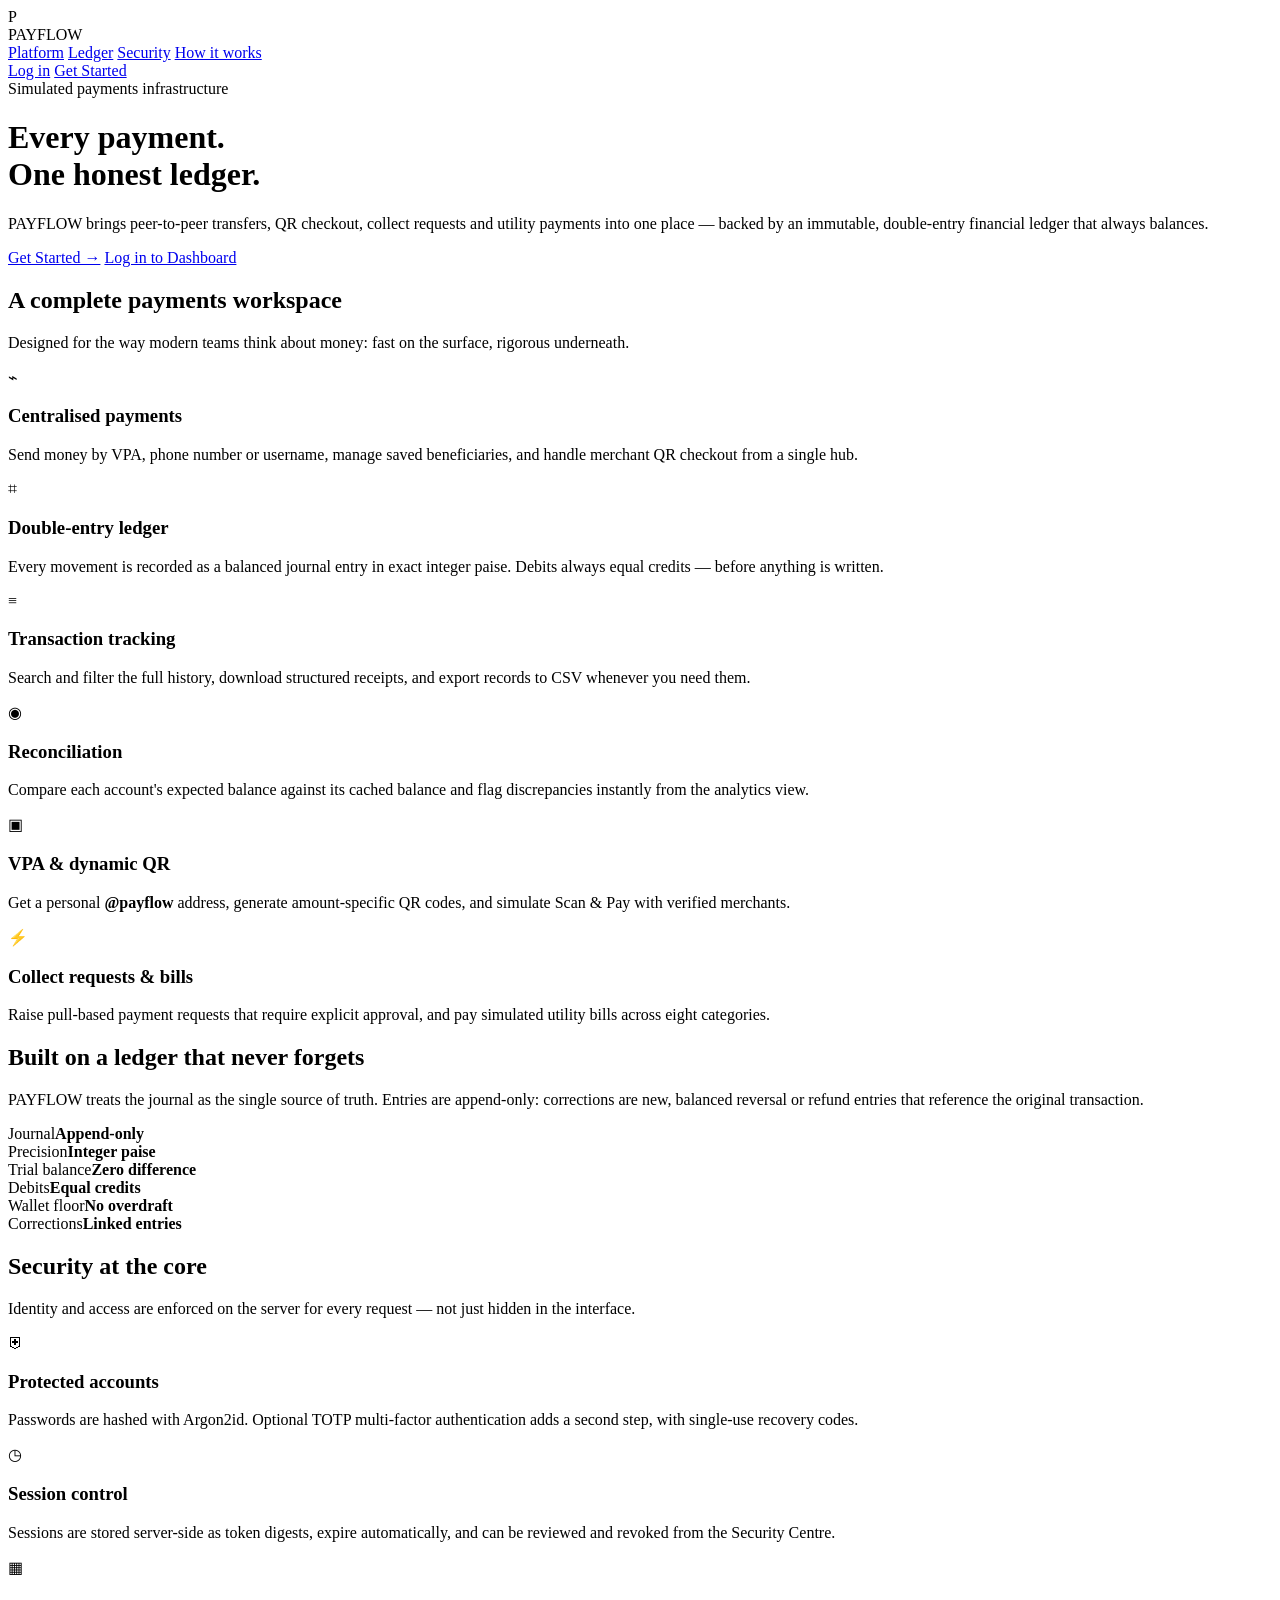
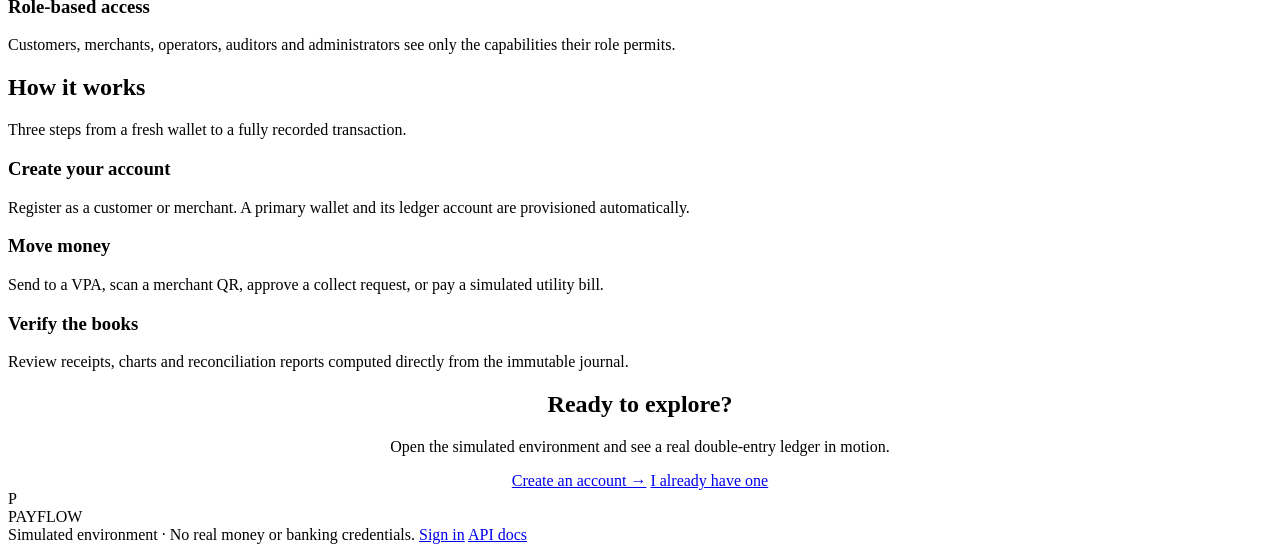
==== frontend/landing.html @ a815abe2 "design: rebuild UI as matte black and orange premium fintech, add landing page" ====
<!doctype html>
<html lang="en">
<head>
  <meta charset="utf-8">
  <meta name="viewport" content="width=device-width, initial-scale=1">
  <title>PAYFLOW — Unified Payments & Ledger</title>
  <meta name="description" content="PAYFLOW is a simulated digital payments platform with an immutable double-entry ledger, VPA transfers, QR checkout and reconciliation.">
  <link rel="stylesheet" href="/css/variables.css">
  <link rel="stylesheet" href="/css/styles.css">
</head>
<body class="landing-body">
  <nav class="landing-nav">
    <div class="brand">
      <div class="brand-mark">P</div>
      <div class="brand-name">PAY<span>FLOW</span></div>
    </div>
    <div class="landing-links">
      <a href="#features">Platform</a>
      <a href="#ledger">Ledger</a>
      <a href="#security">Security</a>
      <a href="#how">How it works</a>
    </div>
    <div class="landing-actions">
      <a class="btn btn-sm" href="/login.html">Log in</a>
      <a class="btn btn-sm btn-primary" href="/register.html">Get Started</a>
    </div>
  </nav>

  <header class="landing-container hero">
    <div class="eyebrow">Simulated payments infrastructure</div>
    <h1>Every payment.<br><span>One honest ledger.</span></h1>
    <p>PAYFLOW brings peer-to-peer transfers, QR checkout, collect requests and utility payments into one place — backed by an immutable, double-entry financial ledger that always balances.</p>
    <div class="hero-cta">
      <a class="btn btn-primary" href="/register.html">Get Started →</a>
      <a class="btn" href="/login.html">Log in to Dashboard</a>
    </div>
  </header>

  <section class="landing-section" id="features">
    <div class="landing-container">
      <h2>A <span>complete payments workspace</span></h2>
      <p>Designed for the way modern teams think about money: fast on the surface, rigorous underneath.</p>
      <div class="landing-grid">
        <div class="landing-card">
          <div class="tile-icon">⌁</div>
          <h3>Centralised payments</h3>
          <p>Send money by VPA, phone number or username, manage saved beneficiaries, and handle merchant QR checkout from a single hub.</p>
        </div>
        <div class="landing-card">
          <div class="tile-icon">⌗</div>
          <h3>Double-entry ledger</h3>
          <p>Every movement is recorded as a balanced journal entry in exact integer paise. Debits always equal credits — before anything is written.</p>
        </div>
        <div class="landing-card">
          <div class="tile-icon">≡</div>
          <h3>Transaction tracking</h3>
          <p>Search and filter the full history, download structured receipts, and export records to CSV whenever you need them.</p>
        </div>
        <div class="landing-card">
          <div class="tile-icon">◉</div>
          <h3>Reconciliation</h3>
          <p>Compare each account's expected balance against its cached balance and flag discrepancies instantly from the analytics view.</p>
        </div>
        <div class="landing-card">
          <div class="tile-icon">▣</div>
          <h3>VPA &amp; dynamic QR</h3>
          <p>Get a personal <b>@payflow</b> address, generate amount-specific QR codes, and simulate Scan &amp; Pay with verified merchants.</p>
        </div>
        <div class="landing-card">
          <div class="tile-icon">⚡</div>
          <h3>Collect requests &amp; bills</h3>
          <p>Raise pull-based payment requests that require explicit approval, and pay simulated utility bills across eight categories.</p>
        </div>
      </div>
    </div>
  </section>

  <section class="landing-section" id="ledger">
    <div class="landing-container">
      <h2>Built on a <span>ledger that never forgets</span></h2>
      <p>PAYFLOW treats the journal as the single source of truth. Entries are append-only: corrections are new, balanced reversal or refund entries that reference the original transaction.</p>
      <div class="preview">
        <div class="preview-bar"><i></i><i></i><i></i></div>
        <div class="preview-grid">
          <div class="preview-tile"><span>Journal</span><b>Append-only</b></div>
          <div class="preview-tile"><span>Precision</span><b>Integer paise</b></div>
          <div class="preview-tile"><span>Trial balance</span><b>Zero difference</b></div>
          <div class="preview-tile"><span>Debits</span><b>Equal credits</b></div>
          <div class="preview-tile"><span>Wallet floor</span><b>No overdraft</b></div>
          <div class="preview-tile"><span>Corrections</span><b>Linked entries</b></div>
        </div>
      </div>
    </div>
  </section>

  <section class="landing-section" id="security">
    <div class="landing-container">
      <h2>Security at the <span>core</span></h2>
      <p>Identity and access are enforced on the server for every request — not just hidden in the interface.</p>
      <div class="landing-grid">
        <div class="landing-card">
          <div class="tile-icon">⛨</div>
          <h3>Protected accounts</h3>
          <p>Passwords are hashed with Argon2id. Optional TOTP multi-factor authentication adds a second step, with single-use recovery codes.</p>
        </div>
        <div class="landing-card">
          <div class="tile-icon">◷</div>
          <h3>Session control</h3>
          <p>Sessions are stored server-side as token digests, expire automatically, and can be reviewed and revoked from the Security Centre.</p>
        </div>
        <div class="landing-card">
          <div class="tile-icon">▦</div>
          <h3>Role-based access</h3>
          <p>Customers, merchants, operators, auditors and administrators see only the capabilities their role permits.</p>
        </div>
      </div>
    </div>
  </section>

  <section class="landing-section" id="how">
    <div class="landing-container">
      <h2>How it <span>works</span></h2>
      <p>Three steps from a fresh wallet to a fully recorded transaction.</p>
      <div class="steps">
        <div class="step">
          <h3>Create your account</h3>
          <p>Register as a customer or merchant. A primary wallet and its ledger account are provisioned automatically.</p>
        </div>
        <div class="step">
          <h3>Move money</h3>
          <p>Send to a VPA, scan a merchant QR, approve a collect request, or pay a simulated utility bill.</p>
        </div>
        <div class="step">
          <h3>Verify the books</h3>
          <p>Review receipts, charts and reconciliation reports computed directly from the immutable journal.</p>
        </div>
      </div>
    </div>
  </section>

  <section class="landing-section">
    <div class="landing-container" style="text-align:center">
      <h2>Ready to <span>explore</span>?</h2>
      <p>Open the simulated environment and see a real double-entry ledger in motion.</p>
      <div class="hero-cta">
        <a class="btn btn-primary" href="/register.html">Create an account →</a>
        <a class="btn" href="/login.html">I already have one</a>
      </div>
    </div>
  </section>

  <footer class="landing-footer">
    <div class="brand" style="border:0;padding:0"><div class="brand-mark">P</div><div class="brand-name">PAY<span>FLOW</span></div></div>
    <div>
      <span>Simulated environment · No real money or banking credentials.</span>
      <a href="/login.html">Sign in</a>
      <a href="/docs">API docs</a>
    </div>
  </footer>
</body>
</html>
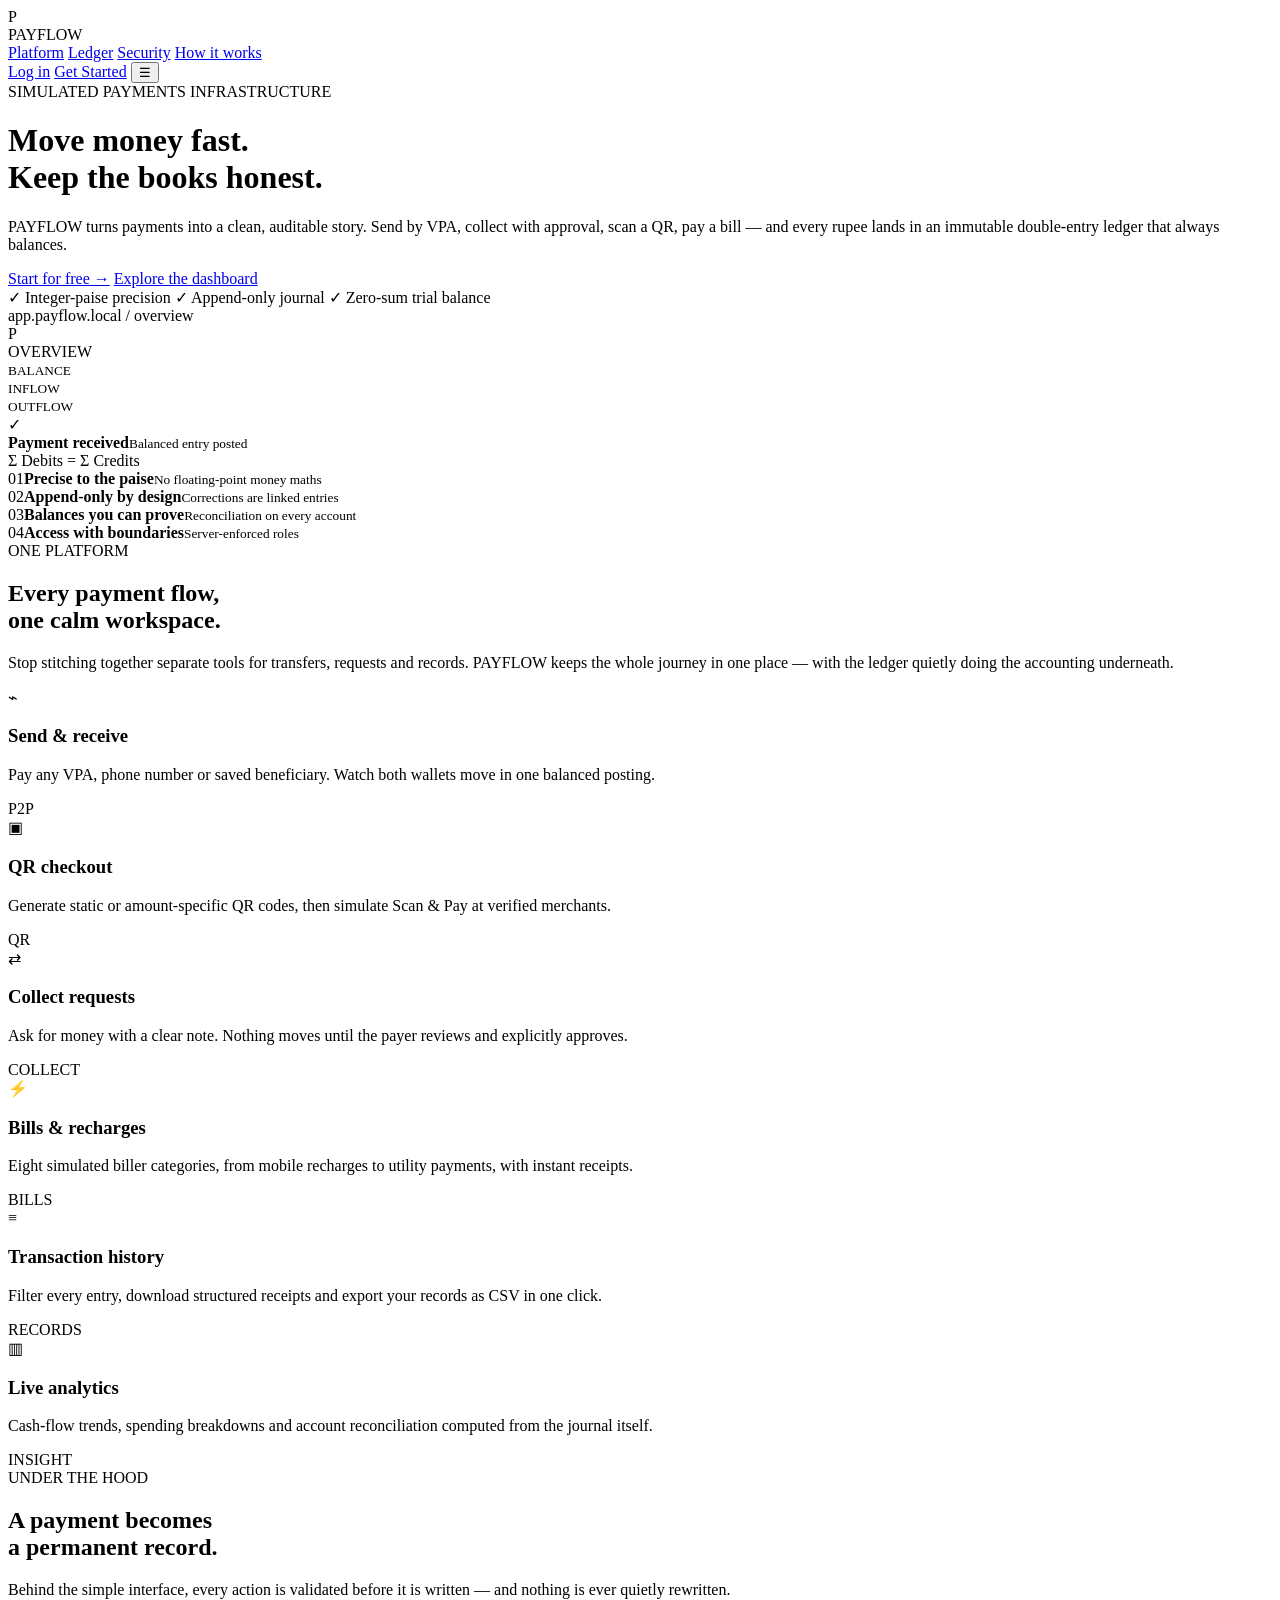
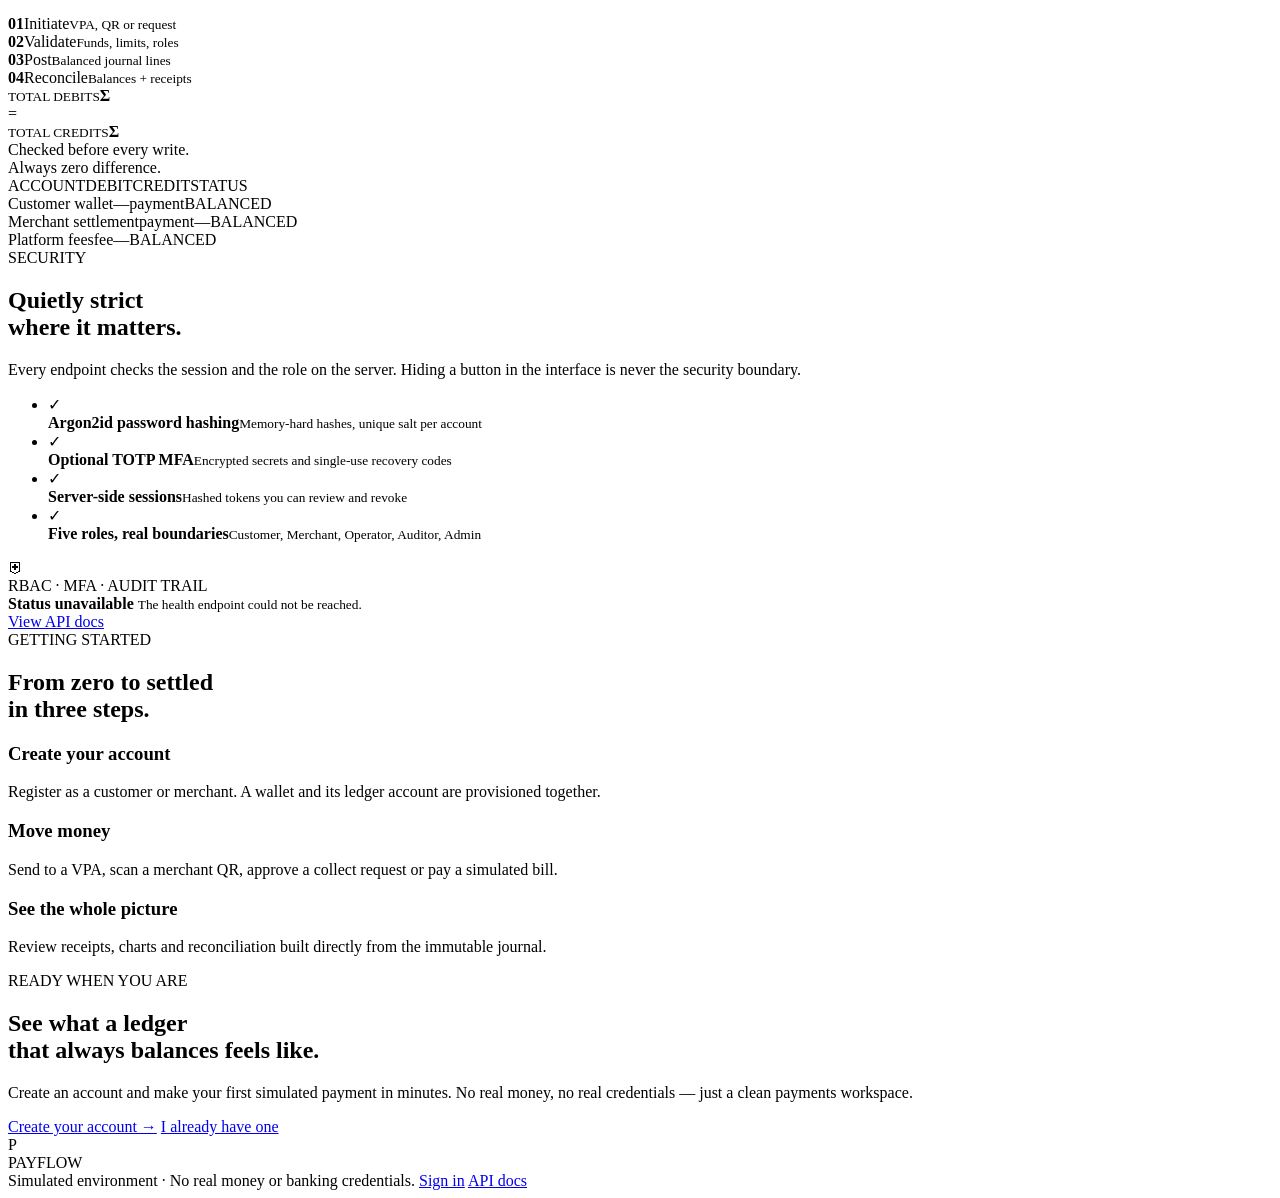
==== commit c9ab44b8: "design: make landing page more persuasive with product mock, flow diagram and live status" ====
--- a/frontend/landing.html
+++ b/frontend/landing.html
@@ -3,19 +3,22 @@
 <head>
   <meta charset="utf-8">
   <meta name="viewport" content="width=device-width, initial-scale=1">
-  <title>PAYFLOW — Unified Payments & Ledger</title>
-  <meta name="description" content="PAYFLOW is a simulated digital payments platform with an immutable double-entry ledger, VPA transfers, QR checkout and reconciliation.">
+  <title>PAYFLOW — Move money fast. Keep the books honest.</title>
+  <meta name="description" content="PAYFLOW is a simulated digital payments platform with an immutable, double-entry ledger, VPA transfers, QR checkout, reconciliation and role-based access.">
   <link rel="stylesheet" href="/css/variables.css">
   <link rel="stylesheet" href="/css/styles.css">
+  <link rel="stylesheet" href="/css/landing.css">
 </head>
 <body class="landing-body">
+  <div class="landing-grid-bg" aria-hidden="true"></div>
+
   <nav class="landing-nav">
     <div class="brand">
       <div class="brand-mark">P</div>
       <div class="brand-name">PAY<span>FLOW</span></div>
     </div>
-    <div class="landing-links">
-      <a href="#features">Platform</a>
+    <div class="landing-links" id="landing-links">
+      <a href="#platform">Platform</a>
       <a href="#ledger">Ledger</a>
       <a href="#security">Security</a>
       <a href="#how">How it works</a>
@@ -23,128 +26,202 @@
     <div class="landing-actions">
       <a class="btn btn-sm" href="/login.html">Log in</a>
       <a class="btn btn-sm btn-primary" href="/register.html">Get Started</a>
+      <button class="landing-menu" id="landing-menu" aria-label="Open menu">☰</button>
     </div>
   </nav>
 
-  <header class="landing-container hero">
-    <div class="eyebrow">Simulated payments infrastructure</div>
-    <h1>Every payment.<br><span>One honest ledger.</span></h1>
-    <p>PAYFLOW brings peer-to-peer transfers, QR checkout, collect requests and utility payments into one place — backed by an immutable, double-entry financial ledger that always balances.</p>
-    <div class="hero-cta">
-      <a class="btn btn-primary" href="/register.html">Get Started →</a>
-      <a class="btn" href="/login.html">Log in to Dashboard</a>
+  <header class="landing-container hero hero-split">
+    <div class="hero-copy">
+      <div class="eyebrow">SIMULATED PAYMENTS INFRASTRUCTURE</div>
+      <h1>Move money fast.<br><span>Keep the books honest.</span></h1>
+      <p>PAYFLOW turns payments into a clean, auditable story. Send by VPA, collect with approval, scan a QR, pay a bill — and every rupee lands in an immutable double-entry ledger that always balances.</p>
+      <div class="hero-cta">
+        <a class="btn btn-primary" href="/register.html">Start for free →</a>
+        <a class="btn" href="/login.html">Explore the dashboard</a>
+      </div>
+      <div class="hero-points">
+        <span>✓ Integer-paise precision</span>
+        <span>✓ Append-only journal</span>
+        <span>✓ Zero-sum trial balance</span>
+      </div>
+    </div>
+
+    <div class="hero-visual" aria-hidden="true">
+      <div class="orb"></div>
+      <div class="app-mock">
+        <div class="mock-top">
+          <span class="mock-dots"><i></i><i></i><i></i></span>
+          <span class="mock-url">app.payflow.local / overview</span>
+        </div>
+        <div class="mock-body">
+          <div class="mock-side">
+            <div class="mock-brand">P</div>
+            <span class="mock-nav active"></span>
+            <span class="mock-nav"></span>
+            <span class="mock-nav"></span>
+            <span class="mock-nav"></span>
+            <span class="mock-nav"></span>
+          </div>
+          <div class="mock-main">
+            <div class="mock-kicker">OVERVIEW</div>
+            <div class="mock-kpis">
+              <div><small>BALANCE</small><i class="bar bar-lg"></i></div>
+              <div><small>INFLOW</small><i class="bar bar-md"></i></div>
+              <div><small>OUTFLOW</small><i class="bar bar-sm"></i></div>
+            </div>
+            <div class="mock-chart">
+              <span style="height:34%"></span><span style="height:52%"></span>
+              <span style="height:43%"></span><span style="height:68%"></span>
+              <span style="height:58%"></span><span style="height:82%"></span>
+              <span style="height:71%"></span><span style="height:94%"></span>
+            </div>
+            <div class="mock-rows">
+              <div><i></i><span></span><em></em></div>
+              <div><i></i><span></span><em></em></div>
+              <div><i></i><span></span><em></em></div>
+            </div>
+          </div>
+        </div>
+      </div>
+      <div class="float-toast">
+        <span class="float-icon">✓</span>
+        <div><b>Payment received</b><small>Balanced entry posted</small></div>
+      </div>
+      <div class="float-badge">Σ Debits = Σ Credits</div>
     </div>
   </header>
 
-  <section class="landing-section" id="features">
-    <div class="landing-container">
-      <h2>A <span>complete payments workspace</span></h2>
-      <p>Designed for the way modern teams think about money: fast on the surface, rigorous underneath.</p>
-      <div class="landing-grid">
-        <div class="landing-card">
-          <div class="tile-icon">⌁</div>
-          <h3>Centralised payments</h3>
-          <p>Send money by VPA, phone number or username, manage saved beneficiaries, and handle merchant QR checkout from a single hub.</p>
+  <div class="landing-container">
+    <div class="value-strip reveal">
+      <div><span>01</span><b>Precise to the paise</b><small>No floating-point money maths</small></div>
+      <div><span>02</span><b>Append-only by design</b><small>Corrections are linked entries</small></div>
+      <div><span>03</span><b>Balances you can prove</b><small>Reconciliation on every account</small></div>
+      <div><span>04</span><b>Access with boundaries</b><small>Server-enforced roles</small></div>
+    </div>
+  </div>
+
+  <section class="landing-section" id="platform">
+    <div class="landing-container">
+      <div class="section-kicker reveal">ONE PLATFORM</div>
+      <h2 class="reveal">Every payment flow,<br><span>one calm workspace.</span></h2>
+      <p class="reveal">Stop stitching together separate tools for transfers, requests and records. PAYFLOW keeps the whole journey in one place — with the ledger quietly doing the accounting underneath.</p>
+      <div class="feature-grid">
+        <article class="feature-card reveal">
+          <div class="tile-icon">⌁</div><h3>Send &amp; receive</h3>
+          <p>Pay any VPA, phone number or saved beneficiary. Watch both wallets move in one balanced posting.</p>
+          <span class="feature-tag">P2P</span>
+        </article>
+        <article class="feature-card reveal">
+          <div class="tile-icon">▣</div><h3>QR checkout</h3>
+          <p>Generate static or amount-specific QR codes, then simulate Scan &amp; Pay at verified merchants.</p>
+          <span class="feature-tag">QR</span>
+        </article>
+        <article class="feature-card reveal">
+          <div class="tile-icon">⇄</div><h3>Collect requests</h3>
+          <p>Ask for money with a clear note. Nothing moves until the payer reviews and explicitly approves.</p>
+          <span class="feature-tag">COLLECT</span>
+        </article>
+        <article class="feature-card reveal">
+          <div class="tile-icon">⚡</div><h3>Bills &amp; recharges</h3>
+          <p>Eight simulated biller categories, from mobile recharges to utility payments, with instant receipts.</p>
+          <span class="feature-tag">BILLS</span>
+        </article>
+        <article class="feature-card reveal">
+          <div class="tile-icon">≡</div><h3>Transaction history</h3>
+          <p>Filter every entry, download structured receipts and export your records as CSV in one click.</p>
+          <span class="feature-tag">RECORDS</span>
+        </article>
+        <article class="feature-card reveal">
+          <div class="tile-icon">▥</div><h3>Live analytics</h3>
+          <p>Cash-flow trends, spending breakdowns and account reconciliation computed from the journal itself.</p>
+          <span class="feature-tag">INSIGHT</span>
+        </article>
+      </div>
+    </div>
+  </section>
+
+  <section class="landing-section flow-section" id="ledger">
+    <div class="landing-container">
+      <div class="section-kicker reveal">UNDER THE HOOD</div>
+      <h2 class="reveal">A payment becomes<br><span>a permanent record.</span></h2>
+      <p class="reveal">Behind the simple interface, every action is validated before it is written — and nothing is ever quietly rewritten.</p>
+      <div class="flow-track reveal">
+        <div class="flow-node"><b>01</b><span>Initiate</span><small>VPA, QR or request</small></div>
+        <div class="flow-node"><b>02</b><span>Validate</span><small>Funds, limits, roles</small></div>
+        <div class="flow-node"><b>03</b><span>Post</span><small>Balanced journal lines</small></div>
+        <div class="flow-node"><b>04</b><span>Reconcile</span><small>Balances + receipts</small></div>
+      </div>
+      <div class="equation reveal">
+        <div class="equation-side"><small>TOTAL DEBITS</small><b>Σ</b></div>
+        <div class="equation-sign">=</div>
+        <div class="equation-side"><small>TOTAL CREDITS</small><b>Σ</b></div>
+        <div class="equation-note">Checked before every write.<br>Always zero difference.</div>
+      </div>
+      <div class="recon-preview reveal">
+        <div class="recon-head"><span>ACCOUNT</span><span>DEBIT</span><span>CREDIT</span><span>STATUS</span></div>
+        <div><span>Customer wallet</span><span>—</span><span>payment</span><span class="mini-badge ok">BALANCED</span></div>
+        <div><span>Merchant settlement</span><span>payment</span><span>—</span><span class="mini-badge ok">BALANCED</span></div>
+        <div><span>Platform fees</span><span>fee</span><span>—</span><span class="mini-badge ok">BALANCED</span></div>
+      </div>
+    </div>
+  </section>
+
+  <section class="landing-section" id="security">
+    <div class="landing-container security-split">
+      <div class="security-copy reveal">
+        <div class="section-kicker">SECURITY</div>
+        <h2>Quietly strict<br><span>where it matters.</span></h2>
+        <p>Every endpoint checks the session and the role on the server. Hiding a button in the interface is never the security boundary.</p>
+        <ul class="security-list">
+          <li><span>✓</span><div><b>Argon2id password hashing</b><small>Memory-hard hashes, unique salt per account</small></div></li>
+          <li><span>✓</span><div><b>Optional TOTP MFA</b><small>Encrypted secrets and single-use recovery codes</small></div></li>
+          <li><span>✓</span><div><b>Server-side sessions</b><small>Hashed tokens you can review and revoke</small></div></li>
+          <li><span>✓</span><div><b>Five roles, real boundaries</b><small>Customer, Merchant, Operator, Auditor, Admin</small></div></li>
+        </ul>
+      </div>
+      <div class="security-visual reveal">
+        <div class="shield">⛨</div>
+        <div class="shield-ring ring-one"></div>
+        <div class="shield-ring ring-two"></div>
+        <div class="shield-note">RBAC · MFA · AUDIT TRAIL</div>
+      </div>
+    </div>
+  </section>
+
+  <section class="landing-container">
+    <div class="status-band reveal">
+      <div class="status-pulse"><i></i></div>
+      <div>
+        <b id="live-title">Checking system status…</b>
+        <small id="live-detail">Reading the live ledger health endpoint.</small>
+      </div>
+      <a class="btn btn-sm" href="/docs">View API docs</a>
+    </div>
+  </section>
+
+  <section class="landing-section" id="how">
+    <div class="landing-container">
+      <div class="section-kicker reveal">GETTING STARTED</div>
+      <h2 class="reveal">From zero to settled<br><span>in three steps.</span></h2>
+      <div class="steps">
+        <div class="step reveal"><h3>Create your account</h3><p>Register as a customer or merchant. A wallet and its ledger account are provisioned together.</p></div>
+        <div class="step reveal"><h3>Move money</h3><p>Send to a VPA, scan a merchant QR, approve a collect request or pay a simulated bill.</p></div>
+        <div class="step reveal"><h3>See the whole picture</h3><p>Review receipts, charts and reconciliation built directly from the immutable journal.</p></div>
+      </div>
+    </div>
+  </section>
+
+  <section class="cta-section">
+    <div class="landing-container">
+      <div class="cta-panel reveal">
+        <div class="cta-glow"></div>
+        <div class="section-kicker">READY WHEN YOU ARE</div>
+        <h2>See what a ledger<br><span>that always balances</span> feels like.</h2>
+        <p>Create an account and make your first simulated payment in minutes. No real money, no real credentials — just a clean payments workspace.</p>
+        <div class="hero-cta">
+          <a class="btn btn-primary" href="/register.html">Create your account →</a>
+          <a class="btn" href="/login.html">I already have one</a>
         </div>
-        <div class="landing-card">
-          <div class="tile-icon">⌗</div>
-          <h3>Double-entry ledger</h3>
-          <p>Every movement is recorded as a balanced journal entry in exact integer paise. Debits always equal credits — before anything is written.</p>
-        </div>
-        <div class="landing-card">
-          <div class="tile-icon">≡</div>
-          <h3>Transaction tracking</h3>
-          <p>Search and filter the full history, download structured receipts, and export records to CSV whenever you need them.</p>
-        </div>
-        <div class="landing-card">
-          <div class="tile-icon">◉</div>
-          <h3>Reconciliation</h3>
-          <p>Compare each account's expected balance against its cached balance and flag discrepancies instantly from the analytics view.</p>
-        </div>
-        <div class="landing-card">
-          <div class="tile-icon">▣</div>
-          <h3>VPA &amp; dynamic QR</h3>
-          <p>Get a personal <b>@payflow</b> address, generate amount-specific QR codes, and simulate Scan &amp; Pay with verified merchants.</p>
-        </div>
-        <div class="landing-card">
-          <div class="tile-icon">⚡</div>
-          <h3>Collect requests &amp; bills</h3>
-          <p>Raise pull-based payment requests that require explicit approval, and pay simulated utility bills across eight categories.</p>
-        </div>
-      </div>
-    </div>
-  </section>
-
-  <section class="landing-section" id="ledger">
-    <div class="landing-container">
-      <h2>Built on a <span>ledger that never forgets</span></h2>
-      <p>PAYFLOW treats the journal as the single source of truth. Entries are append-only: corrections are new, balanced reversal or refund entries that reference the original transaction.</p>
-      <div class="preview">
-        <div class="preview-bar"><i></i><i></i><i></i></div>
-        <div class="preview-grid">
-          <div class="preview-tile"><span>Journal</span><b>Append-only</b></div>
-          <div class="preview-tile"><span>Precision</span><b>Integer paise</b></div>
-          <div class="preview-tile"><span>Trial balance</span><b>Zero difference</b></div>
-          <div class="preview-tile"><span>Debits</span><b>Equal credits</b></div>
-          <div class="preview-tile"><span>Wallet floor</span><b>No overdraft</b></div>
-          <div class="preview-tile"><span>Corrections</span><b>Linked entries</b></div>
-        </div>
-      </div>
-    </div>
-  </section>
-
-  <section class="landing-section" id="security">
-    <div class="landing-container">
-      <h2>Security at the <span>core</span></h2>
-      <p>Identity and access are enforced on the server for every request — not just hidden in the interface.</p>
-      <div class="landing-grid">
-        <div class="landing-card">
-          <div class="tile-icon">⛨</div>
-          <h3>Protected accounts</h3>
-          <p>Passwords are hashed with Argon2id. Optional TOTP multi-factor authentication adds a second step, with single-use recovery codes.</p>
-        </div>
-        <div class="landing-card">
-          <div class="tile-icon">◷</div>
-          <h3>Session control</h3>
-          <p>Sessions are stored server-side as token digests, expire automatically, and can be reviewed and revoked from the Security Centre.</p>
-        </div>
-        <div class="landing-card">
-          <div class="tile-icon">▦</div>
-          <h3>Role-based access</h3>
-          <p>Customers, merchants, operators, auditors and administrators see only the capabilities their role permits.</p>
-        </div>
-      </div>
-    </div>
-  </section>
-
-  <section class="landing-section" id="how">
-    <div class="landing-container">
-      <h2>How it <span>works</span></h2>
-      <p>Three steps from a fresh wallet to a fully recorded transaction.</p>
-      <div class="steps">
-        <div class="step">
-          <h3>Create your account</h3>
-          <p>Register as a customer or merchant. A primary wallet and its ledger account are provisioned automatically.</p>
-        </div>
-        <div class="step">
-          <h3>Move money</h3>
-          <p>Send to a VPA, scan a merchant QR, approve a collect request, or pay a simulated utility bill.</p>
-        </div>
-        <div class="step">
-          <h3>Verify the books</h3>
-          <p>Review receipts, charts and reconciliation reports computed directly from the immutable journal.</p>
-        </div>
-      </div>
-    </div>
-  </section>
-
-  <section class="landing-section">
-    <div class="landing-container" style="text-align:center">
-      <h2>Ready to <span>explore</span>?</h2>
-      <p>Open the simulated environment and see a real double-entry ledger in motion.</p>
-      <div class="hero-cta">
-        <a class="btn btn-primary" href="/register.html">Create an account →</a>
-        <a class="btn" href="/login.html">I already have one</a>
       </div>
     </div>
   </section>
@@ -157,5 +234,44 @@
       <a href="/docs">API docs</a>
     </div>
   </footer>
+
+  <script>
+    (function () {
+      document.body.classList.add('js-ready');
+      // Mobile navigation
+      const menu = document.getElementById('landing-menu');
+      const links = document.getElementById('landing-links');
+      if (menu && links) menu.onclick = function () { links.classList.toggle('open'); };
+
+      // Live, real system status from the public health endpoint
+      const title = document.getElementById('live-title');
+      const detail = document.getElementById('live-detail');
+      fetch('/api/health').then(function (r) { return r.json(); }).then(function (h) {
+        if (h.status === 'OK' && h.ledger_balanced) {
+          title.textContent = 'System operational · ledger balanced';
+          detail.textContent = 'Live check: trial balance difference is ' + h.difference_paise + ' paise.';
+        } else {
+          title.textContent = 'Ledger integrity warning';
+          detail.textContent = 'Live check reported a non-zero trial balance difference.';
+        }
+      }).catch(function () {
+        title.textContent = 'Status unavailable';
+        detail.textContent = 'The health endpoint could not be reached.';
+      });
+
+      // Subtle scroll reveal (content stays visible if JS is unavailable)
+      const items = document.querySelectorAll('.reveal');
+      if ('IntersectionObserver' in window) {
+        const observer = new IntersectionObserver(function (entries) {
+          entries.forEach(function (e) {
+            if (e.isIntersecting) { e.target.classList.add('visible'); observer.unobserve(e.target); }
+          });
+        }, { threshold: 0.12 });
+        items.forEach(function (el) { observer.observe(el); });
+      } else {
+        items.forEach(function (el) { el.classList.add('visible'); });
+      }
+    })();
+  </script>
 </body>
 </html>
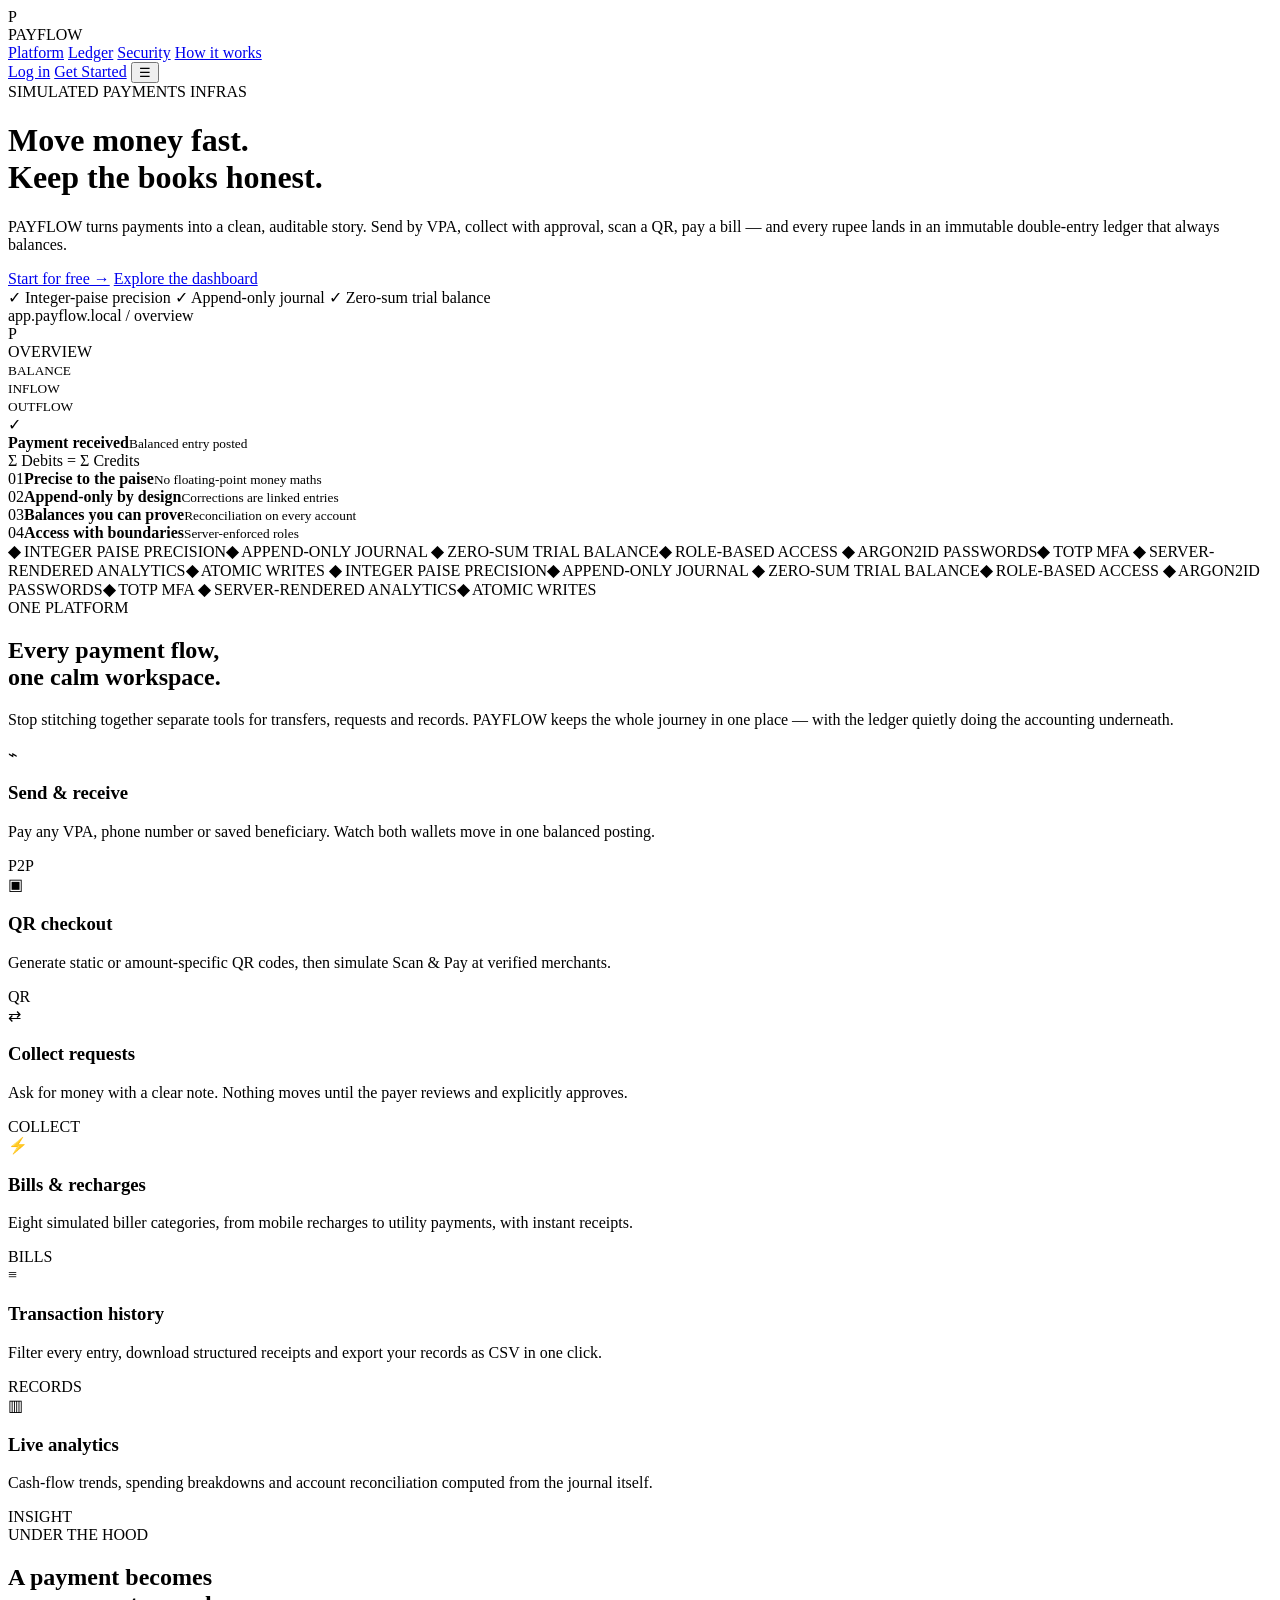
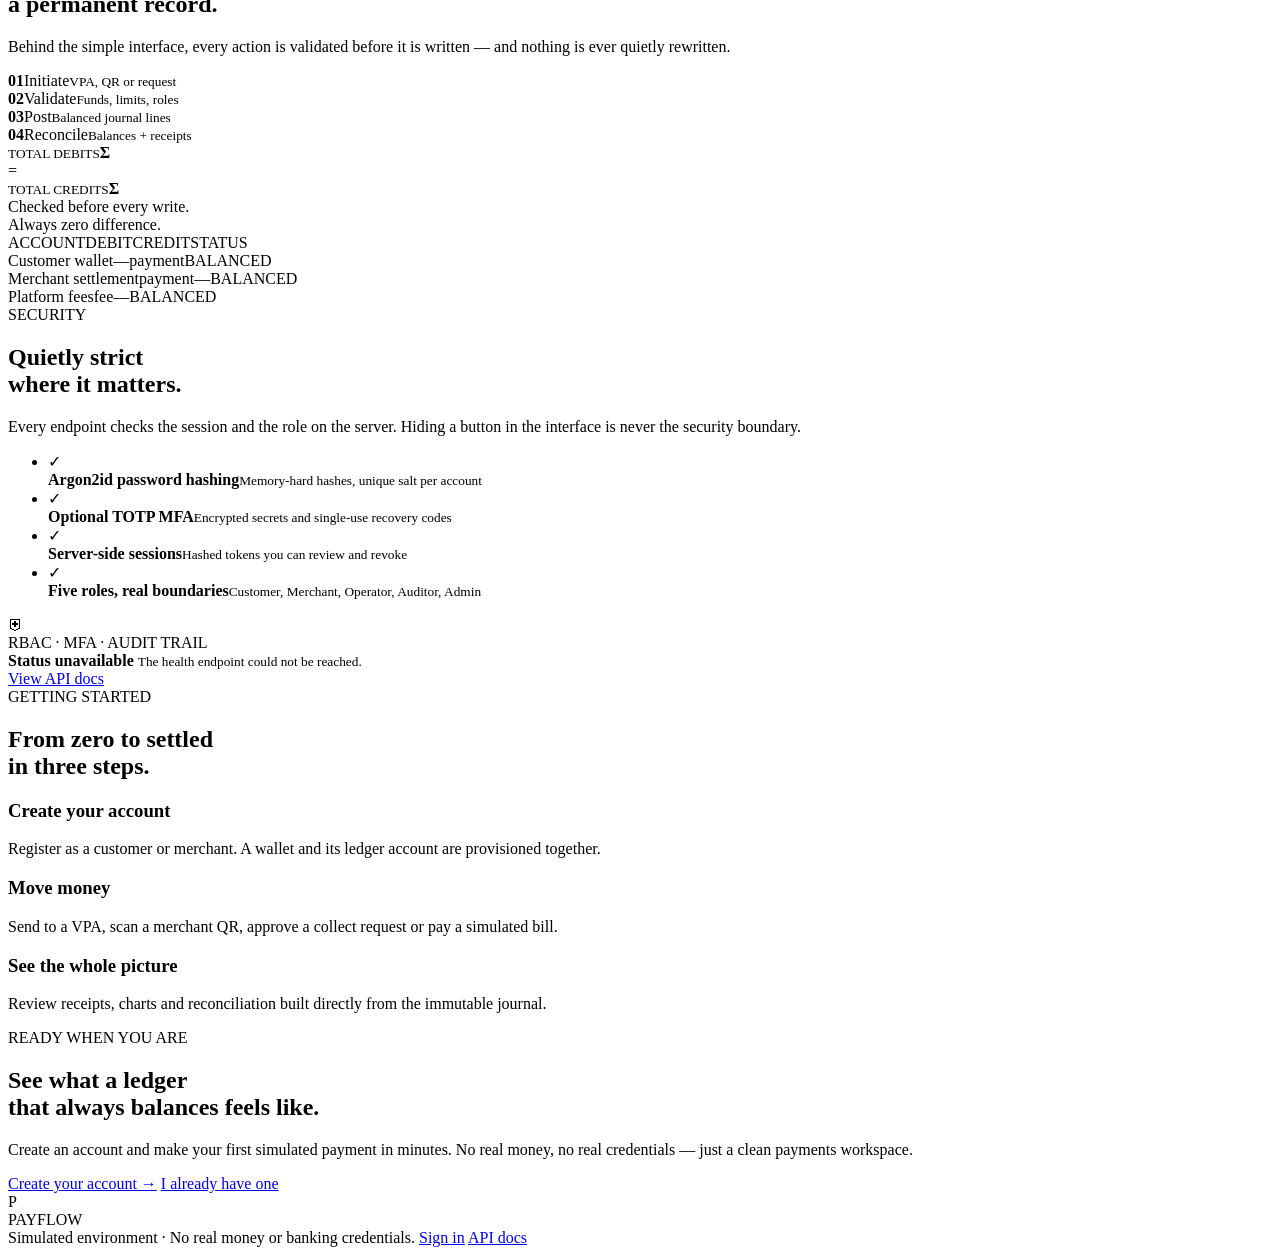
==== commit 273be296: "ui: sharp industrial edges, animated landing, fixed logout, topbar utilities" ====
--- a/frontend/landing.html
+++ b/frontend/landing.html
@@ -10,6 +10,8 @@
   <link rel="stylesheet" href="/css/landing.css">
 </head>
 <body class="landing-body">
+  <div class="scroll-progress" id="scroll-progress" aria-hidden="true"></div>
+  <div class="cursor-glow" id="cursor-glow" aria-hidden="true"></div>
   <div class="landing-grid-bg" aria-hidden="true"></div>
 
   <nav class="landing-nav">
@@ -32,7 +34,7 @@
 
   <header class="landing-container hero hero-split">
     <div class="hero-copy">
-      <div class="eyebrow">SIMULATED PAYMENTS INFRASTRUCTURE</div>
+      <div class="eyebrow"><span id="typed-eyebrow" class="typed">SIMULATED PAYMENTS INFRASTRUCTURE</span></div>
       <h1>Move money fast.<br><span>Keep the books honest.</span></h1>
       <p>PAYFLOW turns payments into a clean, auditable story. Send by VPA, collect with approval, scan a QR, pay a bill — and every rupee lands in an immutable double-entry ledger that always balances.</p>
       <div class="hero-cta">
@@ -100,6 +102,19 @@
     </div>
   </div>
 
+  <div class="marquee" aria-hidden="true">
+    <div class="marquee-track">
+      <span><b>◆</b> INTEGER PAISE PRECISION</span><span><b>◆</b> APPEND-ONLY JOURNAL</span>
+      <span><b>◆</b> ZERO-SUM TRIAL BALANCE</span><span><b>◆</b> ROLE-BASED ACCESS</span>
+      <span><b>◆</b> ARGON2ID PASSWORDS</span><span><b>◆</b> TOTP MFA</span>
+      <span><b>◆</b> SERVER-RENDERED ANALYTICS</span><span><b>◆</b> ATOMIC WRITES</span>
+      <span><b>◆</b> INTEGER PAISE PRECISION</span><span><b>◆</b> APPEND-ONLY JOURNAL</span>
+      <span><b>◆</b> ZERO-SUM TRIAL BALANCE</span><span><b>◆</b> ROLE-BASED ACCESS</span>
+      <span><b>◆</b> ARGON2ID PASSWORDS</span><span><b>◆</b> TOTP MFA</span>
+      <span><b>◆</b> SERVER-RENDERED ANALYTICS</span><span><b>◆</b> ATOMIC WRITES</span>
+    </div>
+  </div>
+
   <section class="landing-section" id="platform">
     <div class="landing-container">
       <div class="section-kicker reveal">ONE PLATFORM</div>
@@ -238,6 +253,36 @@
   <script>
     (function () {
       document.body.classList.add('js-ready');
+
+      // Scroll progress bar
+      const progress = document.getElementById('scroll-progress');
+      function updateProgress() {
+        const max = document.documentElement.scrollHeight - window.innerHeight;
+        progress.style.width = (max > 0 ? (window.scrollY / max) * 100 : 0) + '%';
+      }
+      window.addEventListener('scroll', updateProgress, { passive: true });
+      updateProgress();
+
+      // Cursor-following ambient light
+      const glow = document.getElementById('cursor-glow');
+      window.addEventListener('mousemove', function (e) {
+        glow.style.transform = 'translate(' + (e.clientX - 230) + 'px,' + (e.clientY - 230) + 'px)';
+      }, { passive: true });
+
+      // Typed, cycling eyebrow
+      const typed = document.getElementById('typed-eyebrow');
+      const phrases = ['SIMULATED PAYMENTS INFRASTRUCTURE', 'BUILT ON AN IMMUTABLE LEDGER', 'PRECISE TO THE PAISE'];
+      let pi = 0, ci = 0, deleting = false;
+      function tick() {
+        const full = phrases[pi];
+        ci += deleting ? -1 : 1;
+        typed.textContent = full.slice(0, ci);
+        if (!deleting && ci === full.length) { deleting = true; setTimeout(tick, 1600); return; }
+        if (deleting && ci === 0) { deleting = false; pi = (pi + 1) % phrases.length; setTimeout(tick, 350); return; }
+        setTimeout(tick, deleting ? 35 : 65);
+      }
+      if (typed && !window.matchMedia('(prefers-reduced-motion: reduce)').matches) tick();
+
       // Mobile navigation
       const menu = document.getElementById('landing-menu');
       const links = document.getElementById('landing-links');
@@ -249,7 +294,16 @@
       fetch('/api/health').then(function (r) { return r.json(); }).then(function (h) {
         if (h.status === 'OK' && h.ledger_balanced) {
           title.textContent = 'System operational · ledger balanced';
-          detail.textContent = 'Live check: trial balance difference is ' + h.difference_paise + ' paise.';
+          detail.innerHTML = 'Live check: trial balance difference is <b class="accent" id="live-number">0</b> paise.';
+          const node = document.getElementById('live-number');
+          const target = h.difference_paise;
+          const start = performance.now();
+          function anim(now) {
+            const p = Math.min(1, (now - start) / 900);
+            node.textContent = String(Math.round(target * (1 - Math.pow(1 - p, 3))));
+            if (p < 1) requestAnimationFrame(anim);
+          }
+          requestAnimationFrame(anim);
         } else {
           title.textContent = 'Ledger integrity warning';
           detail.textContent = 'Live check reported a non-zero trial balance difference.';
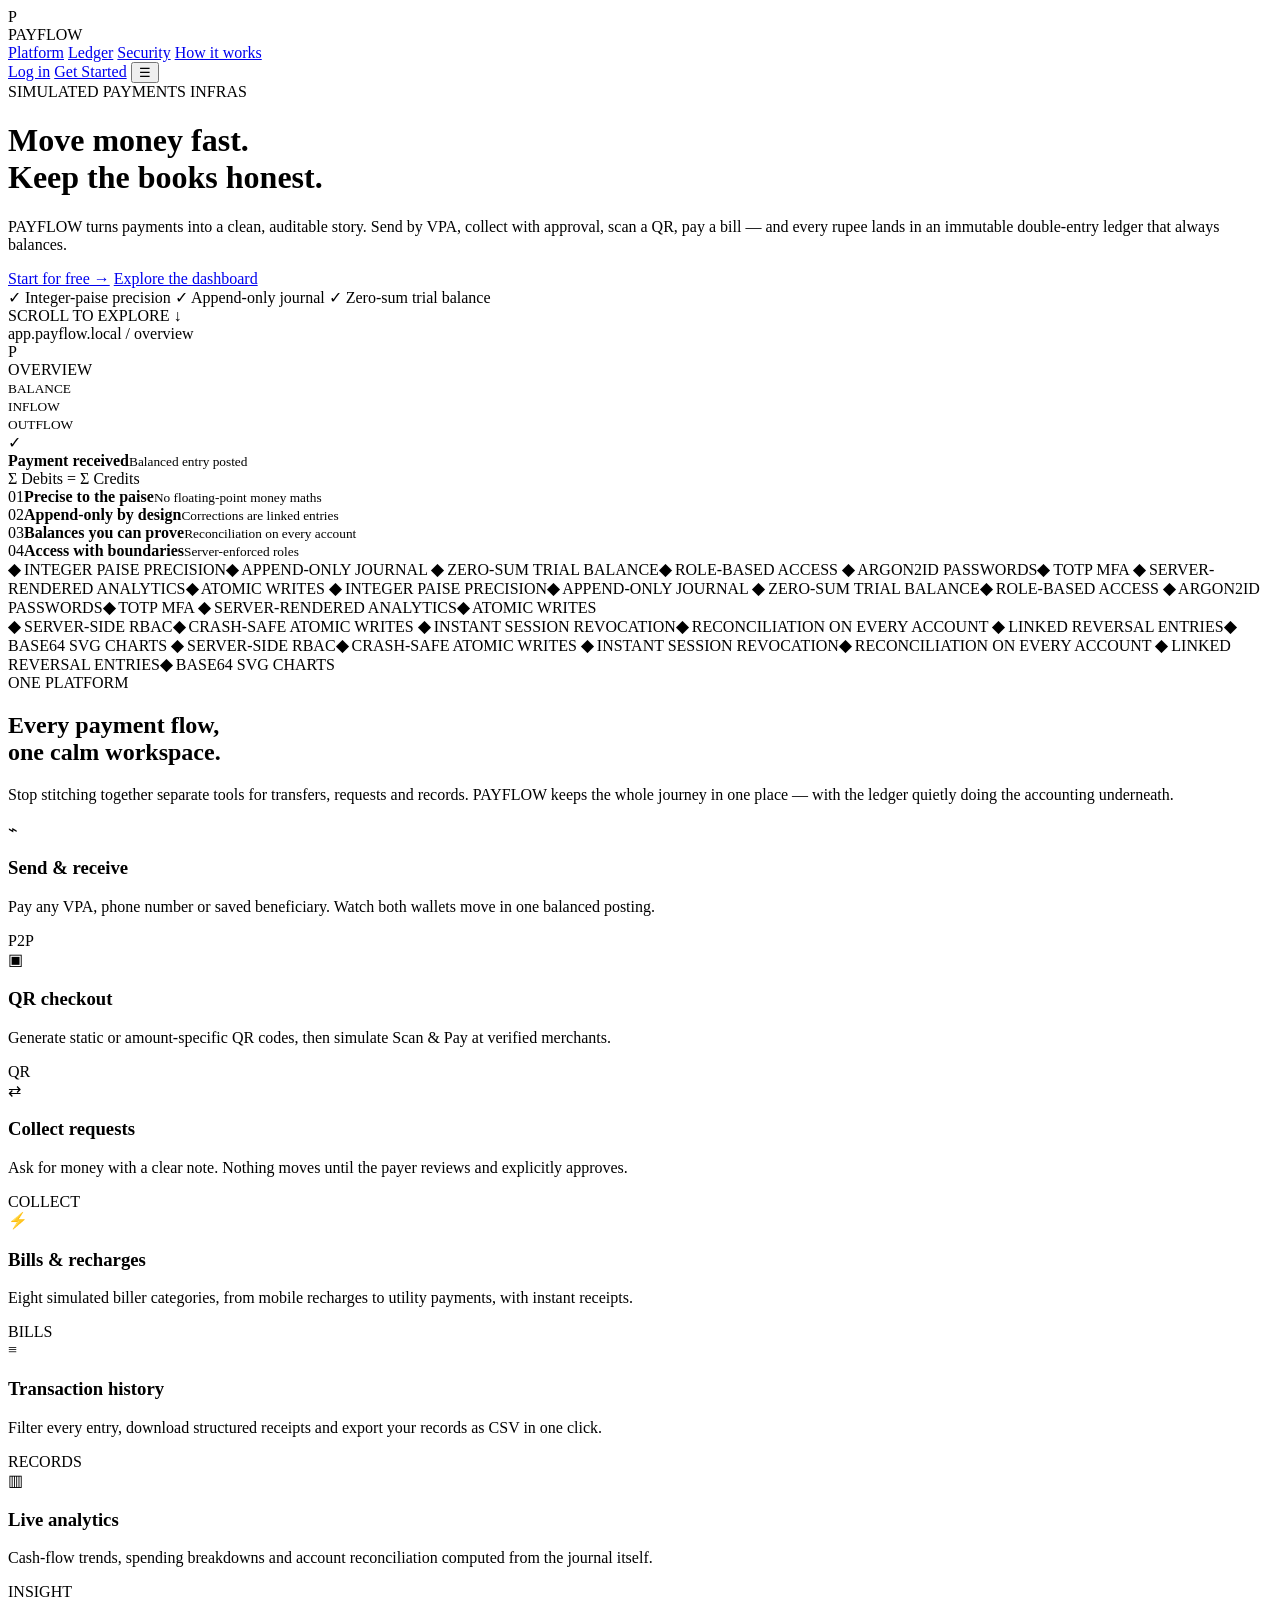
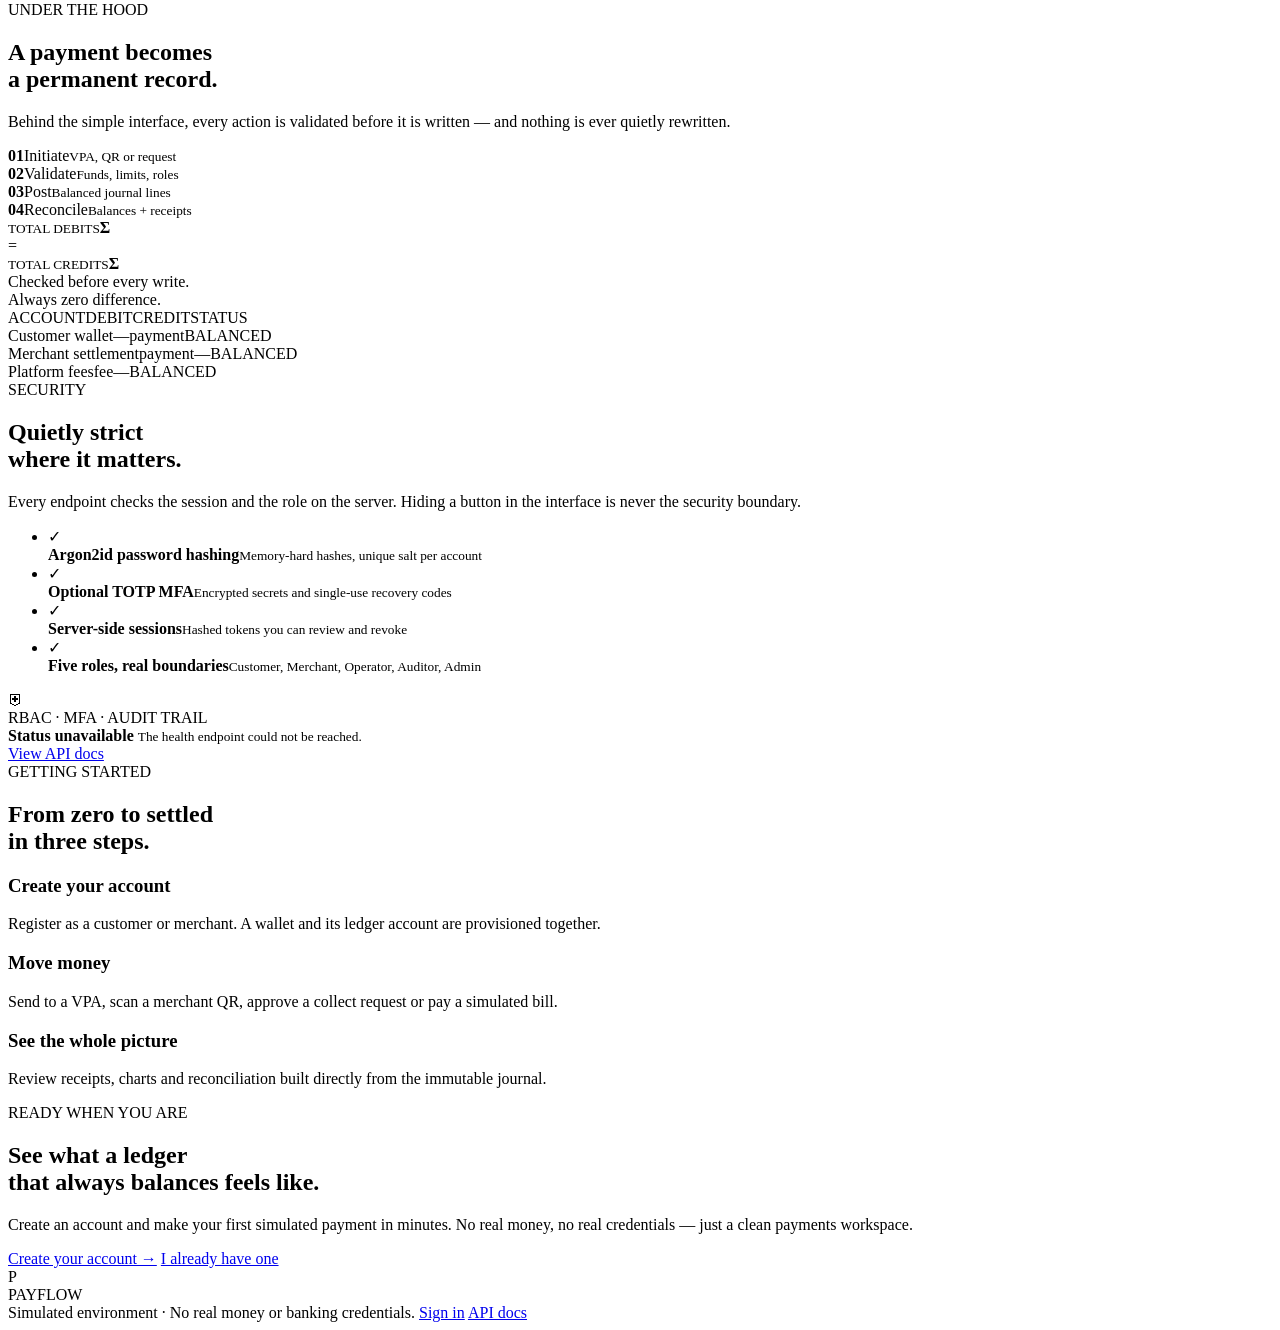
==== commit b76329c7: "feat: expense & oddities analytics tab, richer landing motion, crisp white accents" ====
--- a/frontend/landing.html
+++ b/frontend/landing.html
@@ -46,6 +46,7 @@
         <span>✓ Append-only journal</span>
         <span>✓ Zero-sum trial balance</span>
       </div>
+      <div class="scroll-cue">SCROLL TO EXPLORE ↓</div>
     </div>
 
     <div class="hero-visual" aria-hidden="true">
@@ -94,6 +95,7 @@
   </header>
 
   <div class="landing-container">
+    <div class="white-rule"></div>
     <div class="value-strip reveal">
       <div><span>01</span><b>Precise to the paise</b><small>No floating-point money maths</small></div>
       <div><span>02</span><b>Append-only by design</b><small>Corrections are linked entries</small></div>
@@ -112,6 +114,17 @@
       <span><b>◆</b> ZERO-SUM TRIAL BALANCE</span><span><b>◆</b> ROLE-BASED ACCESS</span>
       <span><b>◆</b> ARGON2ID PASSWORDS</span><span><b>◆</b> TOTP MFA</span>
       <span><b>◆</b> SERVER-RENDERED ANALYTICS</span><span><b>◆</b> ATOMIC WRITES</span>
+    </div>
+  </div>
+
+  <div class="marquee reverse" aria-hidden="true">
+    <div class="marquee-track">
+      <span><b>◆</b> SERVER-SIDE RBAC</span><span><b>◆</b> CRASH-SAFE ATOMIC WRITES</span>
+      <span><b>◆</b> INSTANT SESSION REVOCATION</span><span><b>◆</b> RECONCILIATION ON EVERY ACCOUNT</span>
+      <span><b>◆</b> LINKED REVERSAL ENTRIES</span><span><b>◆</b> BASE64 SVG CHARTS</span>
+      <span><b>◆</b> SERVER-SIDE RBAC</span><span><b>◆</b> CRASH-SAFE ATOMIC WRITES</span>
+      <span><b>◆</b> INSTANT SESSION REVOCATION</span><span><b>◆</b> RECONCILIATION ON EVERY ACCOUNT</span>
+      <span><b>◆</b> LINKED REVERSAL ENTRIES</span><span><b>◆</b> BASE64 SVG CHARTS</span>
     </div>
   </div>
 
